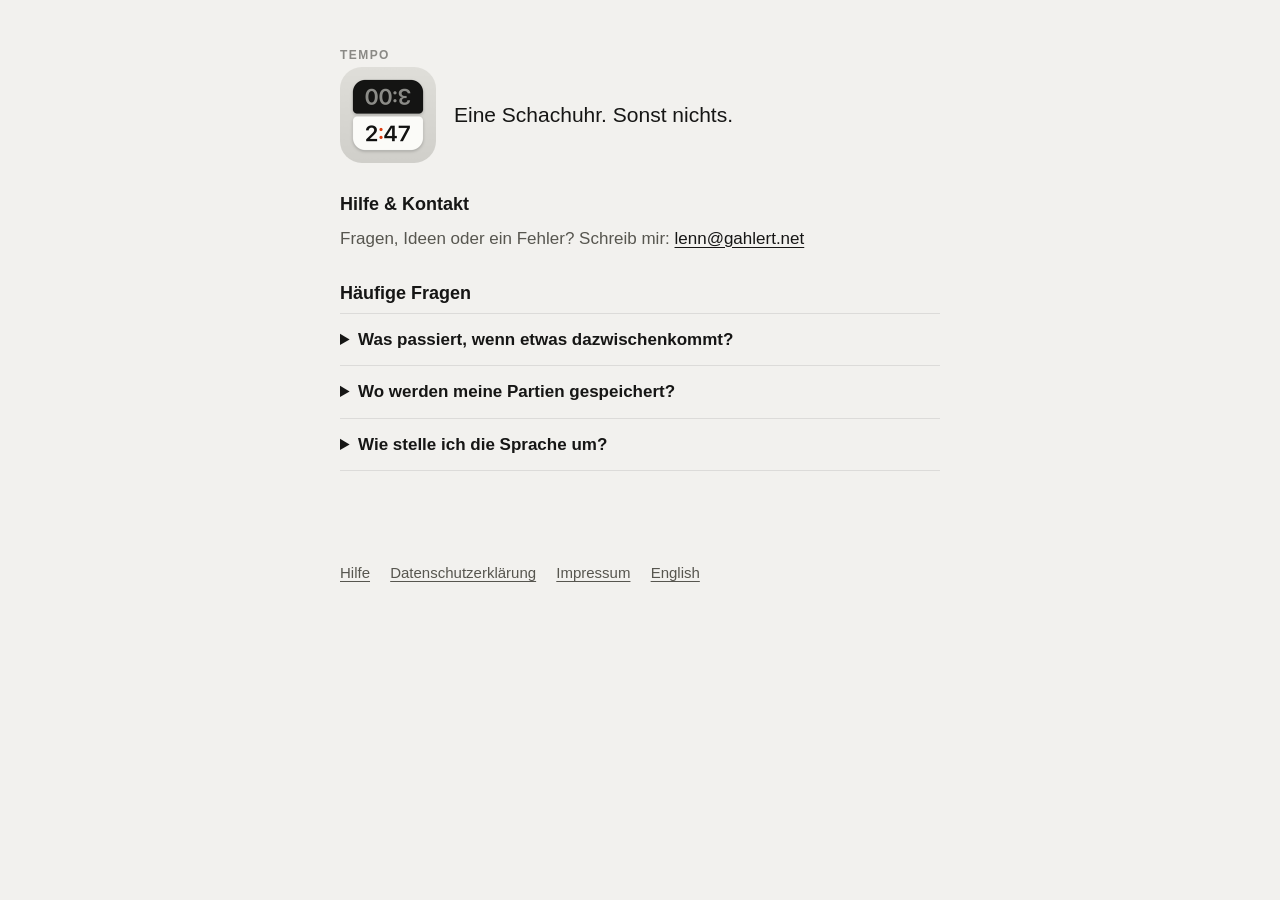
==== de/index.html @ 9c6516c2 "Update website" ====
<!doctype html>
<html lang="de">
<head>
<meta charset="utf-8">
<meta name="viewport" content="width=device-width, initial-scale=1">
<title>Tempo</title>
<link rel="alternate" hreflang="en" href="../en/index.html">
<link rel="icon" href="../icon.png">
<style>:root{--canvas:#F2F1EE;--ink:#161615;--secondary:#57564F;--tertiary:#8A8985;--hairline:rgba(0,0,0,.09);color-scheme:light dark}
@media (prefers-color-scheme:dark){:root{--canvas:#0B0B0A;--ink:#F4F3EF;--secondary:#AAA9A3;--tertiary:#7A7974;--hairline:rgba(255,255,255,.12)}}
*{box-sizing:border-box}
body{margin:0;background:var(--canvas);color:var(--ink);font:17px/1.6 -apple-system,BlinkMacSystemFont,"SF Pro Text","Helvetica Neue",Arial,sans-serif;-webkit-text-size-adjust:100%;text-rendering:optimizeLegibility}
main{max-width:640px;margin:0 auto;padding:40px 20px 56px}
.brand{font-size:12px;font-weight:600;letter-spacing:.12em;text-transform:uppercase;color:var(--tertiary);text-decoration:none}
h1{font-size:34px;line-height:1.15;letter-spacing:-.02em;margin:10px 0 28px;hyphens:auto;-webkit-hyphens:auto;overflow-wrap:break-word}
h2{font-size:18px;line-height:1.3;margin:0 0 8px}
section{margin:0 0 30px}
p{color:var(--secondary);margin:0 0 10px}
address{font-style:normal;margin:0 0 10px}
a{color:var(--ink);text-decoration-thickness:1px;text-underline-offset:3px;overflow-wrap:anywhere}
.meta{color:var(--tertiary);font-size:15px}
.hero{display:flex;align-items:center;gap:18px}
.hero img{border-radius:22px;flex:none}
.lead{font-size:21px;line-height:1.35;color:var(--ink);margin:0}
details{border-top:1px solid var(--hairline);padding:12px 0}
details:last-child{border-bottom:1px solid var(--hairline)}
summary{cursor:pointer;font-weight:600;color:var(--ink)}
details p{margin:8px 0 0}
footer{max-width:640px;margin:0 auto;padding:0 20px 40px;font-size:15px;color:var(--tertiary)}
footer a{color:var(--secondary);margin-right:16px;display:inline-block;padding:4px 0}</style>
</head>
<body>
<main>
<a class="brand" href="index.html">Tempo</a>
<section class="hero">
<img src="../icon.png" width="96" height="96" alt="">
<p class="lead">Eine Schachuhr. Sonst nichts.</p>
</section>
<section>
<h2>Hilfe & Kontakt</h2>
<p>Fragen, Ideen oder ein Fehler? Schreib mir: <a href="mailto:lenn@gahlert.net">lenn@gahlert.net</a></p>
</section>
<section>
<h2>Häufige Fragen</h2>
<details>
<summary>Was passiert, wenn etwas dazwischenkommt?</summary>
<p>Während einer Partie bleibt der Bildschirm an. Wird die App trotzdem unterbrochen – etwa durch einen Anruf –, rechnet Tempo mit der monotonen Uhr des Geräts weiter: Die laufende Zeit stimmt danach exakt. Und wird die App beendet, kannst du die Partie beim nächsten Start fortsetzen.</p>
</details>
<details>
<summary>Wo werden meine Partien gespeichert?</summary>
<p>Nur auf deinem Gerät. Tempo hat keine Konten und sendet nichts ins Internet.</p>
</details>
<details>
<summary>Wie stelle ich die Sprache um?</summary>
<p>Tempo folgt der Systemsprache. Du kannst sie für Tempo allein unter Einstellungen › Apps › Tempo › Sprache ändern.</p>
</details>
</section>
</main>
<footer>
<nav>
<a href="index.html">Hilfe</a>
<a href="datenschutz.html">Datenschutzerklärung</a>
<a href="impressum.html">Impressum</a>
<a href="../en/index.html" hreflang="en">English</a>
</nav>
</footer>
</body>
</html>
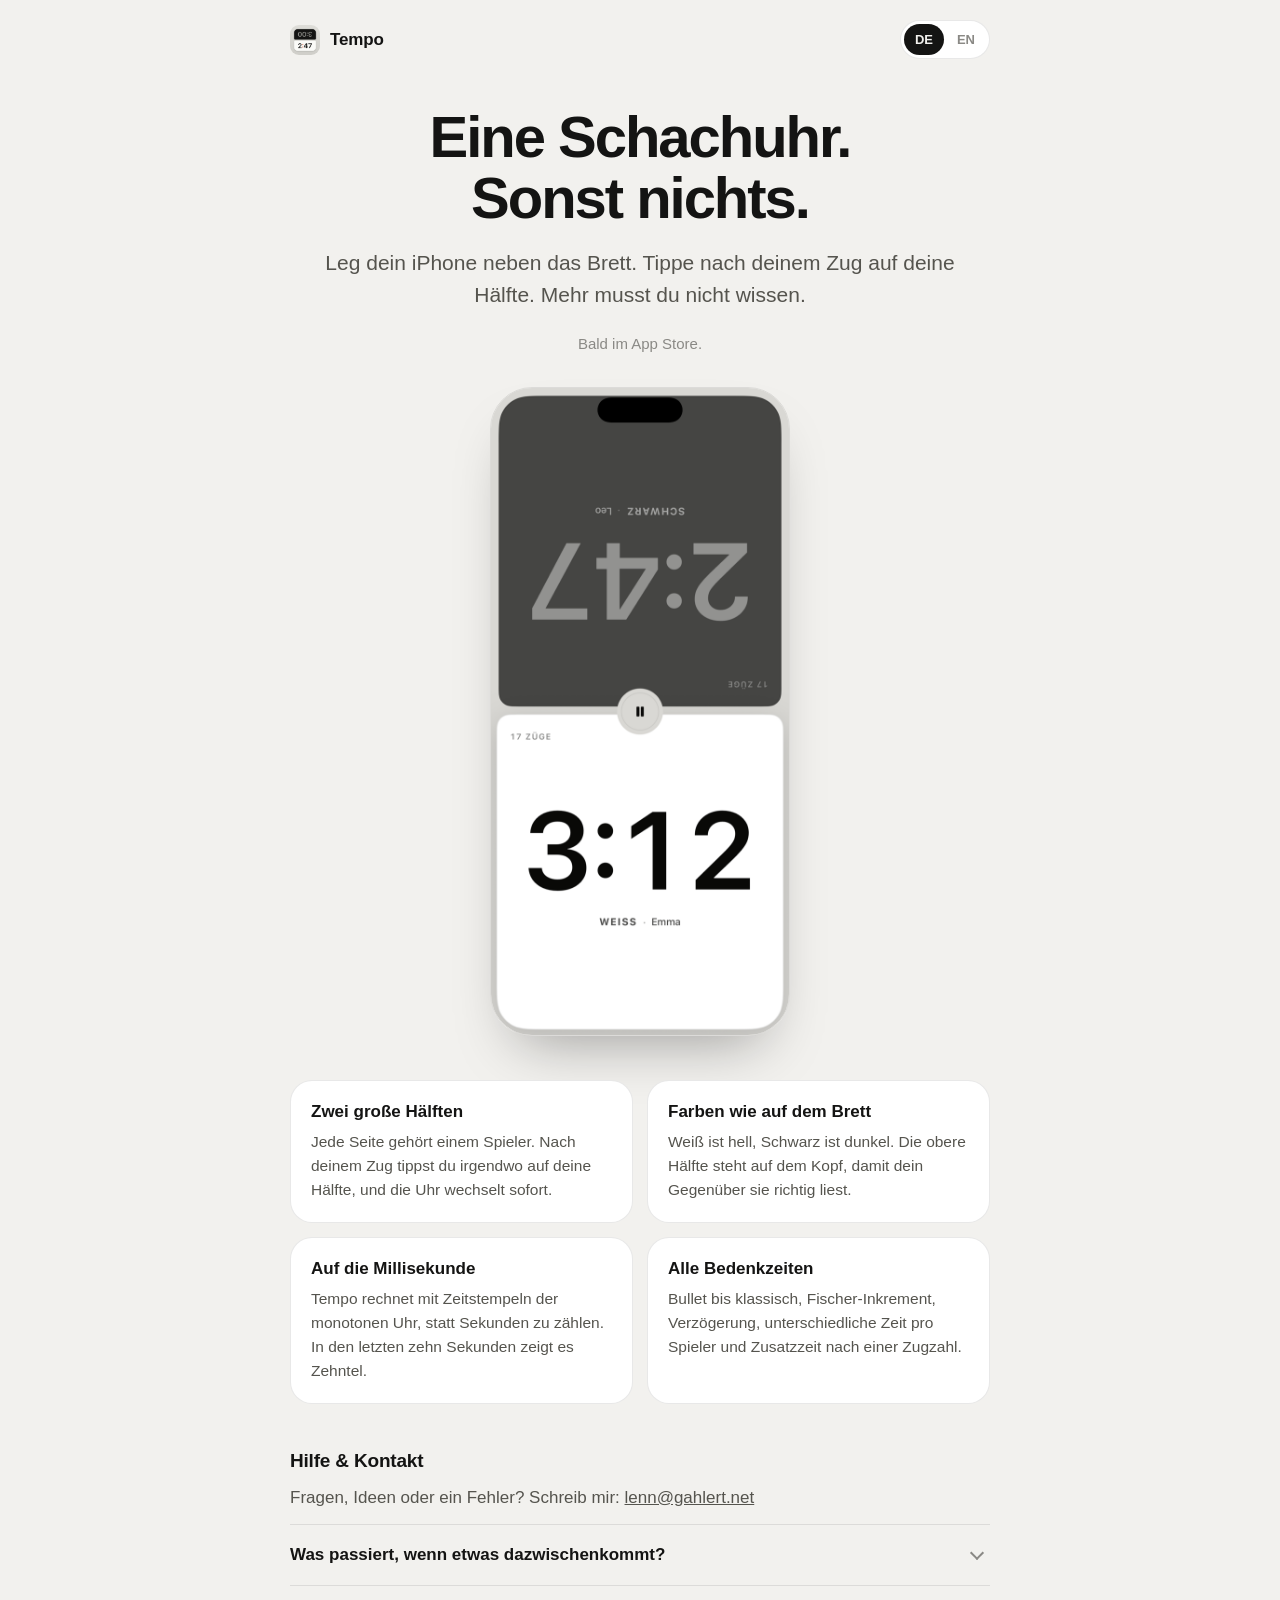
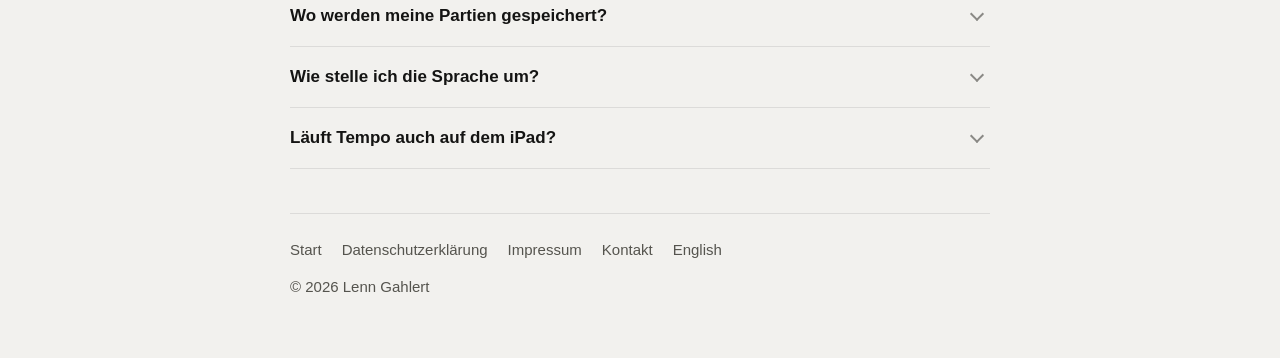
==== commit c0e4ae09: "Update website" ====
--- a/de/index.html
+++ b/de/index.html
@@ -3,45 +3,64 @@
 <head>
 <meta charset="utf-8">
 <meta name="viewport" content="width=device-width, initial-scale=1">
-<title>Tempo</title>
+<title>Tempo — Schachuhr</title>
+<meta name="description" content="Tempo ist eine Schachuhr für zwei Spieler an einem Brett: riesige Ziffern, ein Tipp pro Zug, ohne Werbung und ohne Tracking.">
+<meta name="theme-color" content="#F2F1EE" media="(prefers-color-scheme: light)">
+<meta name="theme-color" content="#0A0A09" media="(prefers-color-scheme: dark)">
+<meta property="og:title" content="Tempo — Schachuhr">
+<meta property="og:description" content="Tempo ist eine Schachuhr für zwei Spieler an einem Brett: riesige Ziffern, ein Tipp pro Zug, ohne Werbung und ohne Tracking.">
+<meta property="og:image" content="../icon.png">
+<meta property="og:type" content="website">
 <link rel="alternate" hreflang="en" href="../en/index.html">
 <link rel="icon" href="../icon.png">
-<style>:root{--canvas:#F2F1EE;--ink:#161615;--secondary:#57564F;--tertiary:#8A8985;--hairline:rgba(0,0,0,.09);color-scheme:light dark}
-@media (prefers-color-scheme:dark){:root{--canvas:#0B0B0A;--ink:#F4F3EF;--secondary:#AAA9A3;--tertiary:#7A7974;--hairline:rgba(255,255,255,.12)}}
-*{box-sizing:border-box}
-body{margin:0;background:var(--canvas);color:var(--ink);font:17px/1.6 -apple-system,BlinkMacSystemFont,"SF Pro Text","Helvetica Neue",Arial,sans-serif;-webkit-text-size-adjust:100%;text-rendering:optimizeLegibility}
-main{max-width:640px;margin:0 auto;padding:40px 20px 56px}
-.brand{font-size:12px;font-weight:600;letter-spacing:.12em;text-transform:uppercase;color:var(--tertiary);text-decoration:none}
-h1{font-size:34px;line-height:1.15;letter-spacing:-.02em;margin:10px 0 28px;hyphens:auto;-webkit-hyphens:auto;overflow-wrap:break-word}
-h2{font-size:18px;line-height:1.3;margin:0 0 8px}
-section{margin:0 0 30px}
-p{color:var(--secondary);margin:0 0 10px}
-address{font-style:normal;margin:0 0 10px}
-a{color:var(--ink);text-decoration-thickness:1px;text-underline-offset:3px;overflow-wrap:anywhere}
-.meta{color:var(--tertiary);font-size:15px}
-.hero{display:flex;align-items:center;gap:18px}
-.hero img{border-radius:22px;flex:none}
-.lead{font-size:21px;line-height:1.35;color:var(--ink);margin:0}
-details{border-top:1px solid var(--hairline);padding:12px 0}
-details:last-child{border-bottom:1px solid var(--hairline)}
-summary{cursor:pointer;font-weight:600;color:var(--ink)}
-details p{margin:8px 0 0}
-footer{max-width:640px;margin:0 auto;padding:0 20px 40px;font-size:15px;color:var(--tertiary)}
-footer a{color:var(--secondary);margin-right:16px;display:inline-block;padding:4px 0}</style>
+<link rel="apple-touch-icon" href="../icon.png">
+<link rel="stylesheet" href="../style.css">
 </head>
 <body>
+<div class="wrap">
+<header class="top">
+<a class="brand" href="index.html"><img src="../icon.png" width="30" height="30" alt=""> Tempo</a>
+<nav class="lang" aria-label="Sprache">
+<a href="index.html" aria-current="page" hreflang="de">DE</a>
+<a href="../en/index.html" hreflang="en">EN</a>
+</nav>
+</header>
 <main>
-<a class="brand" href="index.html">Tempo</a>
 <section class="hero">
-<img src="../icon.png" width="96" height="96" alt="">
-<p class="lead">Eine Schachuhr. Sonst nichts.</p>
+<h1>Eine Schachuhr.<br>Sonst nichts.</h1>
+<p class="lead">Leg dein iPhone neben das Brett. Tippe nach deinem Zug auf deine Hälfte. Mehr musst du nicht wissen.</p>
+<p class="soon">Bald im App Store.</p>
+<figure class="shot">
+<picture>
+<source media="(prefers-color-scheme: dark)" srcset="../media/clock-de-dark.png">
+<img src="../media/clock-de.png" width="640" height="1390" alt="Tempo auf einem iPhone: zwei Hälften mit großen Ziffern, oben Schwarz, unten Weiß">
+</picture>
+</figure>
 </section>
-<section>
-<h2>Hilfe & Kontakt</h2>
-<p>Fragen, Ideen oder ein Fehler? Schreib mir: <a href="mailto:lenn@gahlert.net">lenn@gahlert.net</a></p>
+
+<section class="features">
+<div class="card">
+<h3>Zwei große Hälften</h3>
+<p>Jede Seite gehört einem Spieler. Nach deinem Zug tippst du irgendwo auf deine Hälfte, und die Uhr wechselt sofort.</p>
+</div>
+<div class="card">
+<h3>Farben wie auf dem Brett</h3>
+<p>Weiß ist hell, Schwarz ist dunkel. Die obere Hälfte steht auf dem Kopf, damit dein Gegenüber sie richtig liest.</p>
+</div>
+<div class="card">
+<h3>Auf die Millisekunde</h3>
+<p>Tempo rechnet mit Zeitstempeln der monotonen Uhr, statt Sekunden zu zählen. In den letzten zehn Sekunden zeigt es Zehntel.</p>
+</div>
+<div class="card">
+<h3>Alle Bedenkzeiten</h3>
+<p>Bullet bis klassisch, Fischer-Inkrement, Verzögerung, unterschiedliche Zeit pro Spieler und Zusatzzeit nach einer Zugzahl.</p>
+</div>
 </section>
-<section>
-<h2>Häufige Fragen</h2>
+
+<section id="help">
+<h2>Hilfe &amp; Kontakt</h2>
+<p>Fragen, Ideen oder ein Fehler? Schreib mir:
+<a href="mailto:lenn@gahlert.net">lenn@gahlert.net</a></p>
 <details>
 <summary>Was passiert, wenn etwas dazwischenkommt?</summary>
 <p>Während einer Partie bleibt der Bildschirm an. Wird die App trotzdem unterbrochen – etwa durch einen Anruf –, rechnet Tempo mit der monotonen Uhr des Geräts weiter: Die laufende Zeit stimmt danach exakt. Und wird die App beendet, kannst du die Partie beim nächsten Start fortsetzen.</p>
@@ -54,15 +73,22 @@
 <summary>Wie stelle ich die Sprache um?</summary>
 <p>Tempo folgt der Systemsprache. Du kannst sie für Tempo allein unter Einstellungen › Apps › Tempo › Sprache ändern.</p>
 </details>
+<details>
+<summary>Läuft Tempo auch auf dem iPad?</summary>
+<p>Ja, auf iPhone und iPad, hoch und quer, hell und dunkel. Im Querformat liegen die Hälften nebeneinander wie bei einer Turnieruhr.</p>
+</details>
 </section>
 </main>
 <footer>
 <nav>
-<a href="index.html">Hilfe</a>
+<a href="index.html">Start</a>
 <a href="datenschutz.html">Datenschutzerklärung</a>
 <a href="impressum.html">Impressum</a>
+<a href="mailto:lenn@gahlert.net">Kontakt</a>
 <a href="../en/index.html" hreflang="en">English</a>
 </nav>
+<p>© 2026 Lenn Gahlert</p>
 </footer>
+</div>
 </body>
 </html>
--- a/style.css
+++ b/style.css
@@ -0,0 +1,96 @@
+:root {
+  color-scheme: light dark;
+  --canvas: #F2F1EE;
+  --surface: #FFFFFF;
+  --ink: #141413;
+  --secondary: #55544E;
+  --tertiary: #8A8985;
+  --hairline: rgba(0, 0, 0, .09);
+  --accent: #DD3F18;
+  --shadow: 0 30px 60px -28px rgba(0, 0, 0, .38);
+  --radius: 22px;
+}
+@media (prefers-color-scheme: dark) {
+  :root {
+    --canvas: #0A0A09;
+    --surface: #161615;
+    --ink: #F4F3EF;
+    --secondary: #ADACA6;
+    --tertiary: #7C7B76;
+    --hairline: rgba(255, 255, 255, .13);
+    --accent: #FF5A33;
+    --shadow: 0 30px 60px -28px rgba(0, 0, 0, .85);
+  }
+}
+* { box-sizing: border-box; }
+html { -webkit-text-size-adjust: 100%; scroll-behavior: smooth; }
+body {
+  margin: 0;
+  background: var(--canvas);
+  color: var(--ink);
+  font: 400 17px/1.65 -apple-system, BlinkMacSystemFont, "SF Pro Text", "Helvetica Neue", Arial, sans-serif;
+  -webkit-font-smoothing: antialiased;
+  text-rendering: optimizeLegibility;
+}
+::selection { background: var(--accent); color: #fff; }
+a { color: inherit; }
+:focus-visible { outline: 2px solid var(--accent); outline-offset: 3px; border-radius: 6px; }
+.wrap { width: min(100% - 40px, 700px); margin-inline: auto; }
+
+.top { display: flex; align-items: center; justify-content: space-between; gap: 16px; padding: 20px 0 4px; }
+.brand { display: inline-flex; align-items: center; gap: 10px; text-decoration: none; font-weight: 600; font-size: 17px; letter-spacing: -.01em; }
+.brand img { width: 30px; height: 30px; border-radius: 9px; }
+.lang { display: inline-flex; gap: 2px; padding: 3px; background: var(--surface); border: 1px solid var(--hairline); border-radius: 999px; font-size: 13px; font-weight: 600; }
+.lang a { padding: 5px 11px; border-radius: 999px; text-decoration: none; color: var(--tertiary); }
+.lang a[aria-current] { background: var(--ink); color: var(--canvas); }
+
+h1 { font-size: clamp(38px, 8.5vw, 58px); line-height: 1.05; letter-spacing: -.035em; font-weight: 700; margin: 0 0 18px; }
+h2 { font-size: 19px; line-height: 1.35; letter-spacing: -.01em; margin: 0 0 10px; }
+h3 { font-size: 17px; line-height: 1.35; margin: 0 0 6px; }
+p { margin: 0 0 12px; color: var(--secondary); }
+section { margin: 0 0 44px; }
+
+.hero { text-align: center; padding: 44px 0 0; }
+.hero .lead { font-size: clamp(18px, 2.4vw, 21px); line-height: 1.5; max-width: 30em; margin: 0 auto 22px; }
+.soon { color: var(--tertiary); font-size: 15px; }
+.actions { margin: 0 0 4px; }
+.button { display: inline-flex; align-items: center; gap: 8px; padding: 14px 24px; border-radius: 16px; background: var(--ink); color: var(--canvas); text-decoration: none; font-weight: 600; }
+.shot { margin: 30px 0 0; }
+.shot img { display: block; width: min(300px, 76%); height: auto; margin-inline: auto; border-radius: 42px; border: 1px solid var(--hairline); box-shadow: var(--shadow); }
+
+.features { display: grid; gap: 14px; grid-template-columns: repeat(auto-fit, minmax(240px, 1fr)); }
+.card { background: var(--surface); border: 1px solid var(--hairline); border-radius: var(--radius); padding: 20px; }
+.card p { margin: 0; font-size: 15.5px; line-height: 1.55; }
+.card.address { padding: 18px 20px; }
+.card.address p:last-child { margin-bottom: 0; }
+
+address { font-style: normal; color: var(--ink); margin-bottom: 10px; }
+.contact a { text-decoration-thickness: 1px; text-underline-offset: 3px; overflow-wrap: anywhere; }
+.out::after { content: " ↗"; color: var(--tertiary); }
+.lead-in { font-size: 19px; line-height: 1.55; color: var(--ink); }
+
+details { border-top: 1px solid var(--hairline); }
+details:last-of-type { border-bottom: 1px solid var(--hairline); }
+summary { position: relative; padding: 16px 30px 16px 0; font-weight: 600; cursor: pointer; list-style: none; }
+summary::-webkit-details-marker { display: none; }
+summary::after {
+  content: ""; position: absolute; right: 8px; top: 50%; width: 8px; height: 8px;
+  border-right: 2px solid var(--tertiary); border-bottom: 2px solid var(--tertiary);
+  transform: translateY(-70%) rotate(45deg); transition: transform .2s ease;
+}
+details[open] summary::after { transform: translateY(-30%) rotate(225deg); }
+details p { margin: 0; padding: 0 0 16px; }
+
+.doc { padding-top: 26px; }
+.doc h1 { font-size: clamp(30px, 5.5vw, 40px); margin-bottom: 6px; hyphens: auto; -webkit-hyphens: auto; }
+.doc .meta { color: var(--tertiary); font-size: 15px; margin: 0 0 34px; }
+
+footer { border-top: 1px solid var(--hairline); margin-top: 8px; padding: 22px 0 46px; font-size: 15px; color: var(--tertiary); }
+footer nav { display: flex; flex-wrap: wrap; gap: 6px 20px; margin-bottom: 10px; }
+footer a { color: var(--secondary); text-decoration: none; padding: 2px 0; }
+footer a:hover { color: var(--ink); text-decoration: underline; text-underline-offset: 3px; }
+
+@media (prefers-reduced-motion: reduce) {
+  html { scroll-behavior: auto; }
+  * { transition: none !important; }
+}
